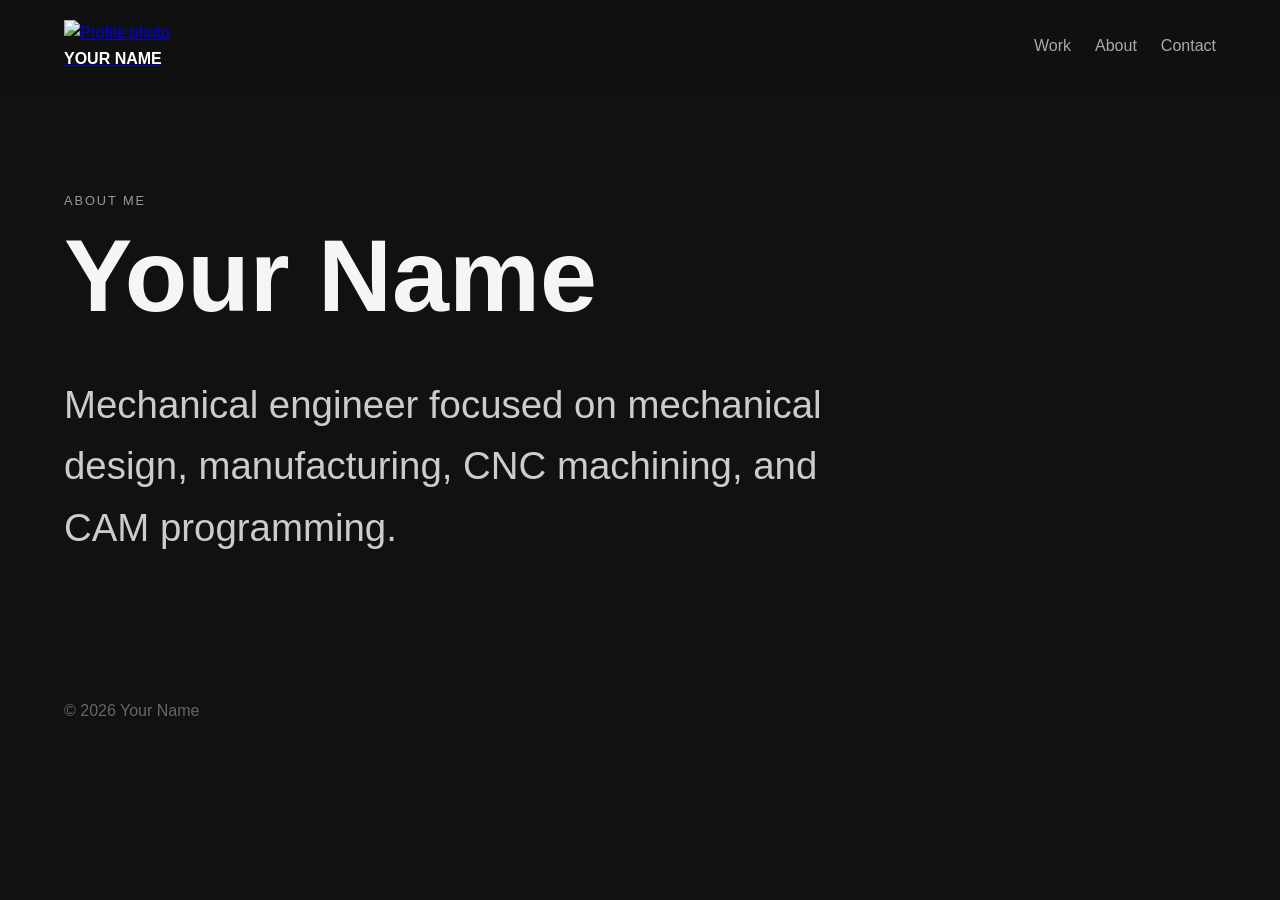
==== about.html @ 96832575 "Add about.html with personal information" ====
<!DOCTYPE html>
<html lang="en">

<head>
    <meta charset="UTF-8">

    <meta name="viewport" content="width=device-width, initial-scale=1.0">

    <title>Your Name | About</title>

    <link rel="stylesheet" href="style.css">
</head>

<body>

    <header class="site-header">

        <a href="index.html" class="profile-link">

            <div class="profile-icon">
                <img src="images/profile.jpg" alt="Profile photo">
            </div>

            <span class="logo">YOUR NAME</span>

        </a>

        <nav class="navigation">
            <a href="index.html#work">Work</a>
            <a href="about.html">About</a>
            <a href="index.html#contact">Contact</a>
        </nav>

    </header>


    <main>

        <section class="about-section">

            <div class="section-heading">
                <p class="eyebrow">ABOUT ME</p>
                <h1>Your Name</h1>
            </div>

            <p class="about-text">
                Mechanical engineer focused on mechanical design,
                manufacturing, CNC machining, and CAM programming.
            </p>

        </section>

    </main>


    <footer>
        <p>© 2026 Your Name</p>
    </footer>

</body>

</html>
---- style.css ----
/* ------------------------------
   BASIC RESET
--------------------------------*/

* {
    box-sizing: border-box;
    margin: 0;
    padding: 0;
}

html {
    scroll-behavior: smooth;
}

body {
    font-family: Arial, sans-serif;
    background: #111;
    color: #f5f5f5;
    line-height: 1.6;
}


/* ------------------------------
   HEADER
--------------------------------*/

.site-header {
    display: flex;
    justify-content: space-between;
    align-items: center;

    padding: 20px 5%;

    position: sticky;
    top: 0;

    background: rgba(17, 17, 17, 0.9);
    backdrop-filter: blur(10px);

    z-index: 100;
}

.logo {
    color: white;
    text-decoration: none;
    font-weight: bold;
}

.navigation {
    display: flex;
    gap: 24px;
}

.navigation a {
    color: #aaa;
    text-decoration: none;
}

.navigation a:hover {
    color: white;
}


/* ------------------------------
   HERO
--------------------------------*/

.hero {
    min-height: 85vh;

    display: flex;
    align-items: center;

    padding: 80px 5%;
}

.hero-content {
    max-width: 800px;
}

.eyebrow {
    font-size: 0.8rem;
    letter-spacing: 0.15em;
    color: #999;
    margin-bottom: 15px;
}

h1 {
    font-size: clamp(3rem, 8vw, 7rem);
    line-height: 0.95;
    margin-bottom: 30px;
}

.hero-description {
    max-width: 600px;
    color: #aaa;
    font-size: 1.1rem;
    margin-bottom: 35px;
}


/* ------------------------------
   BUTTON
--------------------------------*/

.button {
    display: inline-block;

    padding: 12px 22px;

    background: white;
    color: #111;

    text-decoration: none;

    font-weight: bold;

    border-radius: 4px;
}

.button:hover {
    opacity: 0.8;
}


/* ------------------------------
   SECTIONS
--------------------------------*/

.work-section,
.about-section,
.contact-section {
    padding: 100px 5%;
}

.section-heading {
    margin-bottom: 50px;
}

h2 {
    font-size: clamp(2rem, 5vw, 4rem);
    line-height: 1;
}


/* ------------------------------
   PROJECT GRID
--------------------------------*/

.project-grid {
    display: grid;

    grid-template-columns: repeat(3, 1fr);

    gap: 25px;
}

.project-card {
    color: white;
    text-decoration: none;
}

.project-image {
    aspect-ratio: 4 / 3;

    overflow: hidden;

    background: #222;
}

.project-image img {
    width: 100%;
    height: 100%;

    object-fit: cover;

    transition: transform 0.4s ease;
}

.project-card:hover img {
    transform: scale(1.04);
}

.project-info {
    padding-top: 15px;
}

.project-info h3 {
    font-size: 1.2rem;
}

.project-info p {
    color: #888;
}


/* ------------------------------
   ABOUT
--------------------------------*/

.about-text {
    max-width: 800px;

    font-size: clamp(1.4rem, 3vw, 2.5rem);

    color: #ccc;
}


/* ------------------------------
   CONTACT
--------------------------------*/

.contact-section h2 {
    margin-bottom: 30px;
}


/* ------------------------------
   FOOTER
--------------------------------*/

footer {
    padding: 40px 5%;
    color: #666;
}


/* ------------------------------
   MOBILE
--------------------------------*/

@media (max-width: 700px) {

    .site-header {
        padding: 18px 5%;
    }

    .navigation {
        gap: 12px;
    }

    .navigation a {
        font-size: 0.85rem;
    }

    .hero {
        min-height: 75vh;
        padding: 60px 5%;
    }

    .project-grid {
        grid-template-columns: 1fr;
    }

    .work-section,
    .about-section,
    .contact-section {
        padding: 70px 5%;
    }

/* ------------------------------
   PROFILE LINK
--------------------------------*/

.profile-link {
    display: flex;
    align-items: center;
    gap: 12px;

    color: white;
    text-decoration: none;
}

.profile-icon {
    width: 42px;
    height: 42px;

    border-radius: 50%;
    overflow: hidden;

    background: #333;

    flex-shrink: 0;
}

.profile-icon img {
    width: 100%;
    height: 100%;

    object-fit: cover;
}

.profile-link:hover .profile-icon {
    opacity: 0.8;
}
   
}
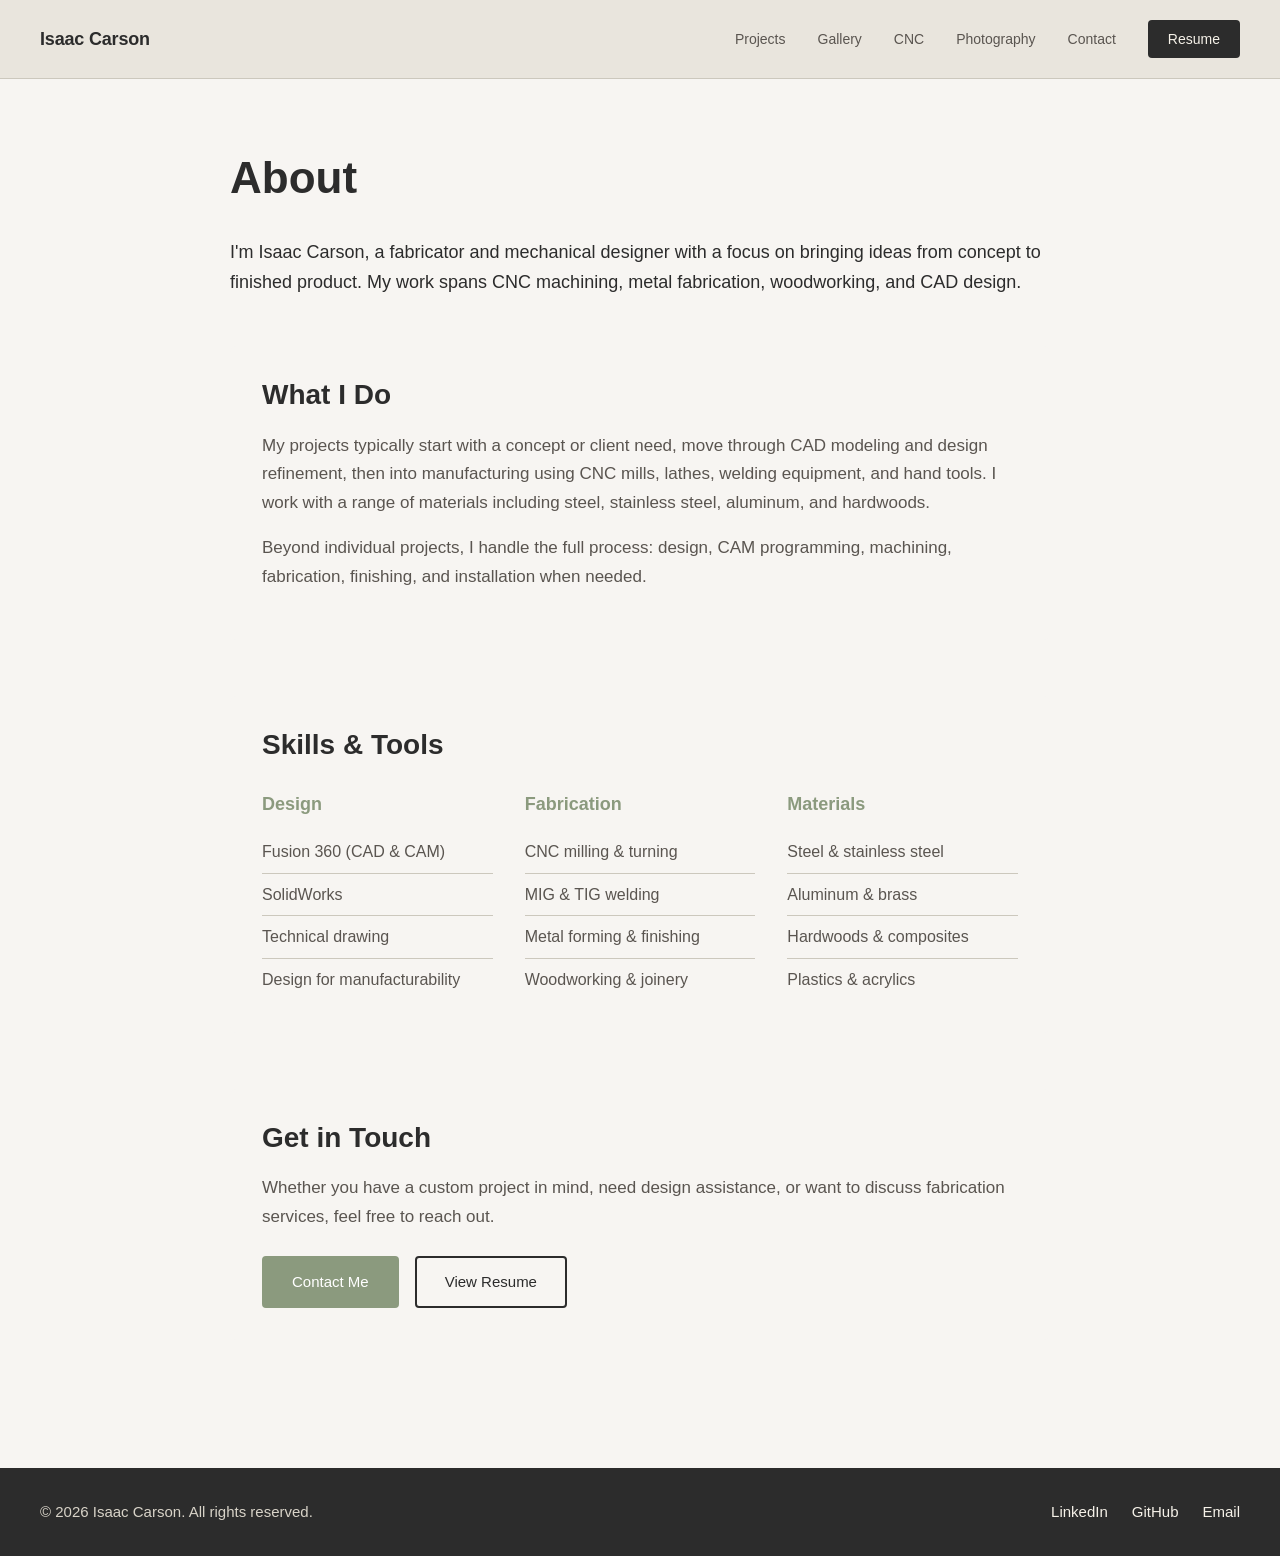
==== commit 17cef182: "Redesign portfolio with visual-first mobile approach - Implement visual-first project pages with lar" ====
--- a/about.html
+++ b/about.html
@@ -1,62 +1,116 @@
 <!DOCTYPE html>
 <html lang="en">
-
 <head>
     <meta charset="UTF-8">
-
     <meta name="viewport" content="width=device-width, initial-scale=1.0">
-
-    <title>Your Name | About</title>
-
+    <meta name="description" content="About Isaac Carson - Fabrication, mechanical design, and engineering portfolio">
+    <title>About | Isaac Carson</title>
     <link rel="stylesheet" href="style.css">
 </head>
-
 <body>
 
-    <header class="site-header">
-
-        <a href="index.html" class="profile-link">
-
-            <div class="profile-icon">
-                <img src="images/profile.jpg" alt="Profile photo">
+    <!-- Navigation -->
+    <header class="header">
+        <nav class="nav-container">
+            <a href="/" class="logo">Isaac Carson</a>
+            <div class="nav-links">
+                <a href="index.html#projects" class="nav-link">Projects</a>
+                <a href="index.html#gallery" class="nav-link">Gallery</a>
+                <a href="index.html#cnc" class="nav-link">CNC</a>
+                <a href="photography.html" class="nav-link">Photography</a>
+                <a href="index.html#contact" class="nav-link">Contact</a>
+                <a href="resume.pdf" class="nav-link nav-resume" target="_blank">Resume</a>
             </div>
-
-            <span class="logo">YOUR NAME</span>
-
-        </a>
-
-        <nav class="navigation">
-            <a href="index.html#work">Work</a>
-            <a href="about.html">About</a>
-            <a href="index.html#contact">Contact</a>
         </nav>
-
     </header>
 
+    <!-- About Content -->
+    <section class="about-page">
+        <div class="section-container-narrow">
+            <h1 class="section-title">About</h1>
+            
+            <div class="about-content">
+                <div class="about-intro">
+                    <p>
+                        I'm Isaac Carson, a fabricator and mechanical designer with a focus on 
+                        bringing ideas from concept to finished product. My work spans CNC machining, 
+                        metal fabrication, woodworking, and CAD design.
+                    </p>
+                </div>
 
-    <main>
+                <div class="about-section-block">
+                    <h2>What I Do</h2>
+                    <p>
+                        My projects typically start with a concept or client need, move through 
+                        CAD modeling and design refinement, then into manufacturing using CNC mills, 
+                        lathes, welding equipment, and hand tools. I work with a range of materials 
+                        including steel, stainless steel, aluminum, and hardwoods.
+                    </p>
+                    <p>
+                        Beyond individual projects, I handle the full process: design, CAM programming, 
+                        machining, fabrication, finishing, and installation when needed.
+                    </p>
+                </div>
 
-        <section class="about-section">
+                <div class="about-section-block">
+                    <h2>Skills & Tools</h2>
+                    <div class="skills-list">
+                        <div class="skill-category">
+                            <h3>Design</h3>
+                            <ul>
+                                <li>Fusion 360 (CAD & CAM)</li>
+                                <li>SolidWorks</li>
+                                <li>Technical drawing</li>
+                                <li>Design for manufacturability</li>
+                            </ul>
+                        </div>
+                        <div class="skill-category">
+                            <h3>Fabrication</h3>
+                            <ul>
+                                <li>CNC milling & turning</li>
+                                <li>MIG & TIG welding</li>
+                                <li>Metal forming & finishing</li>
+                                <li>Woodworking & joinery</li>
+                            </ul>
+                        </div>
+                        <div class="skill-category">
+                            <h3>Materials</h3>
+                            <ul>
+                                <li>Steel & stainless steel</li>
+                                <li>Aluminum & brass</li>
+                                <li>Hardwoods & composites</li>
+                                <li>Plastics & acrylics</li>
+                            </ul>
+                        </div>
+                    </div>
+                </div>
 
-            <div class="section-heading">
-                <p class="eyebrow">ABOUT ME</p>
-                <h1>Your Name</h1>
+                <div class="about-section-block">
+                    <h2>Get in Touch</h2>
+                    <p>
+                        Whether you have a custom project in mind, need design assistance, or want 
+                        to discuss fabrication services, feel free to reach out.
+                    </p>
+                    <div class="about-cta">
+                        <a href="index.html#contact" class="btn btn-primary">Contact Me</a>
+                        <a href="resume.pdf" class="btn btn-secondary" target="_blank">View Resume</a>
+                    </div>
+                </div>
             </div>
+        </div>
+    </section>
 
-            <p class="about-text">
-                Mechanical engineer focused on mechanical design,
-                manufacturing, CNC machining, and CAM programming.
-            </p>
-
-        </section>
-
-    </main>
-
-
-    <footer>
-        <p>© 2026 Your Name</p>
+    <!-- Footer -->
+    <footer class="footer">
+        <div class="footer-container">
+            <p>&copy; 2026 Isaac Carson. All rights reserved.</p>
+            <div class="footer-links">
+                <a href="https://linkedin.com/in/yourprofile" target="_blank">LinkedIn</a>
+                <a href="https://github.com/yourprofile" target="_blank">GitHub</a>
+                <a href="mailto:isaac@example.com">Email</a>
+            </div>
+        </div>
     </footer>
 
 </body>
-
 </html>
--- a/style.css
+++ b/style.css
@@ -1,11 +1,23 @@
-/* ------------------------------
-   BASIC RESET
---------------------------------*/
-
+/* ===============================================
+   COLOR PALETTE - UPDATED (Softer on Eyes)
+   ===============================================
+   
+   Primary Background: #E8E4DC (Softer Warm Cream)
+   Secondary Background: #F7F5F2 (Off-White)
+   Accent Sage: #8B9A7E (Muted Sage Green)
+   Dark Primary: #2C2C2C (Charcoal)
+   Dark Secondary: #5A5550 (Warm Brown-Gray)
+   Accent Brown: #8C7A6B (Earth Brown)
+   Light Sage: #B8C4AE (Soft Sage)
+   Border: #CCC8BD (Darker Subtle Border)
+   
+================================================= */
+
+/* Reset & Base */
 * {
-    box-sizing: border-box;
     margin: 0;
     padding: 0;
+    box-sizing: border-box;
 }
 
 html {
@@ -13,286 +25,1180 @@
 }
 
 body {
-    font-family: Arial, sans-serif;
-    background: #111;
-    color: #f5f5f5;
+    font-family: -apple-system, BlinkMacSystemFont, 'Segoe UI', 'Helvetica Neue', Arial, sans-serif;
+    font-size: 16px;
     line-height: 1.6;
-}
-
-
-/* ------------------------------
-   HEADER
---------------------------------*/
-
-.site-header {
+    color: #2C2C2C;
+    background-color: #E8E4DC;
+    -webkit-font-smoothing: antialiased;
+    -moz-osx-font-smoothing: grayscale;
+}
+
+/* Typography */
+h1, h2, h3, h4, h5, h6 {
+    font-weight: 600;
+    line-height: 1.2;
+    color: #2C2C2C;
+}
+
+a {
+    text-decoration: none;
+    color: inherit;
+    transition: all 0.25s ease;
+}
+
+img {
+    max-width: 100%;
+    height: auto;
+    display: block;
+}
+
+
+/* ===============================================
+   HEADER & NAVIGATION
+================================================= */
+
+.header {
+    position: fixed;
+    top: 0;
+    left: 0;
+    right: 0;
+    background: rgba(232, 228, 220, 0.95);
+    backdrop-filter: blur(10px);
+    border-bottom: 1px solid #CCC8BD;
+    z-index: 1000;
+}
+
+.nav-container {
+    max-width: 1400px;
+    margin: 0 auto;
+    padding: 1.25rem 2.5rem;
     display: flex;
     justify-content: space-between;
     align-items: center;
-
-    padding: 20px 5%;
-
-    position: sticky;
-    top: 0;
-
-    background: rgba(17, 17, 17, 0.9);
-    backdrop-filter: blur(10px);
-
-    z-index: 100;
 }
 
 .logo {
-    color: white;
-    text-decoration: none;
-    font-weight: bold;
-}
-
-.navigation {
+    font-size: 1.125rem;
+    font-weight: 600;
+    color: #2C2C2C;
+    letter-spacing: -0.01em;
+}
+
+.logo:hover {
+    color: #8B9A7E;
+}
+
+.nav-links {
     display: flex;
-    gap: 24px;
-}
-
-.navigation a {
-    color: #aaa;
-    text-decoration: none;
-}
-
-.navigation a:hover {
-    color: white;
-}
-
-
-/* ------------------------------
-   HERO
---------------------------------*/
+    gap: 2rem;
+    align-items: center;
+}
+
+.nav-link {
+    font-size: 0.9375rem;
+    color: #5A5550;
+    font-weight: 500;
+    position: relative;
+}
+
+.nav-link:hover {
+    color: #2C2C2C;
+}
+
+.nav-link::after {
+    content: '';
+    position: absolute;
+    bottom: -4px;
+    left: 0;
+    width: 0;
+    height: 2px;
+    background: #8B9A7E;
+    transition: width 0.25s ease;
+}
+
+.nav-link:hover::after {
+    width: 100%;
+}
+
+.nav-resume {
+    padding: 0.5rem 1.25rem;
+    background: #2C2C2C;
+    color: #F5F1E8;
+    border-radius: 4px;
+}
+
+.nav-resume:hover {
+    background: #8B9A7E;
+    color: #FFFFFF;
+}
+
+.nav-resume::after {
+    display: none;
+}
+
+
+/* ===============================================
+   HERO SECTION
+================================================= */
 
 .hero {
-    min-height: 85vh;
-
+    padding-top: 5rem;
+    background: #F7F5F2;
+}
+
+.hero-container {
+    max-width: 1400px;
+    margin: 0 auto;
+    padding: 5rem 2.5rem;
+    display: grid;
+    grid-template-columns: 1.1fr 0.9fr;
+    gap: 4rem;
+    align-items: center;
+    min-height: calc(100vh - 5rem);
+}
+
+.hero-content {
+    max-width: 600px;
+}
+
+.hero-title {
+    font-size: clamp(2.5rem, 5vw, 3.75rem);
+    font-weight: 600;
+    margin-bottom: 1.25rem;
+    color: #2C2C2C;
+    letter-spacing: -0.02em;
+}
+
+.hero-subtitle {
+    font-size: 1.125rem;
+    line-height: 1.7;
+    color: #5A5550;
+    margin-bottom: 2rem;
+}
+
+.hero-actions {
+    display: flex;
+    gap: 1rem;
+    flex-wrap: wrap;
+}
+
+.hero-media {
     display: flex;
     align-items: center;
-
-    padding: 80px 5%;
-}
-
-.hero-content {
-    max-width: 800px;
-}
-
-.eyebrow {
-    font-size: 0.8rem;
-    letter-spacing: 0.15em;
-    color: #999;
-    margin-bottom: 15px;
-}
-
-h1 {
-    font-size: clamp(3rem, 8vw, 7rem);
-    line-height: 0.95;
-    margin-bottom: 30px;
-}
-
-.hero-description {
-    max-width: 600px;
-    color: #aaa;
-    font-size: 1.1rem;
-    margin-bottom: 35px;
-}
-
-
-/* ------------------------------
-   BUTTON
---------------------------------*/
-
-.button {
+    justify-content: center;
+}
+
+.cad-render-container {
+    width: 100%;
+    aspect-ratio: 1 / 1;
+    background: #E8E4DC;
+    border: 2px solid #CCC8BD;
+    border-radius: 6px;
+    display: flex;
+    align-items: center;
+    justify-content: center;
+    position: relative;
+    overflow: hidden;
+}
+
+.render-placeholder {
+    text-align: center;
+    color: #8C7A6B;
+}
+
+.render-placeholder p {
+    font-size: 1.125rem;
+    font-weight: 600;
+    margin-bottom: 0.5rem;
+}
+
+.render-placeholder span {
+    font-size: 0.875rem;
+    color: #5A5550;
+}
+
+
+/* ===============================================
+   BUTTONS
+================================================= */
+
+.btn {
     display: inline-block;
-
-    padding: 12px 22px;
-
-    background: white;
-    color: #111;
-
-    text-decoration: none;
-
-    font-weight: bold;
-
+    padding: 0.75rem 1.75rem;
+    font-size: 0.9375rem;
+    font-weight: 500;
     border-radius: 4px;
-}
-
-.button:hover {
-    opacity: 0.8;
-}
-
-
-/* ------------------------------
+    cursor: pointer;
+    border: 2px solid transparent;
+    transition: all 0.25s ease;
+}
+
+.btn-primary {
+    background: #8B9A7E;
+    color: #FFFFFF;
+    border-color: #8B9A7E;
+}
+
+.btn-primary:hover {
+    background: #7A8A6D;
+    border-color: #7A8A6D;
+}
+
+.btn-secondary {
+    background: transparent;
+    color: #2C2C2C;
+    border-color: #2C2C2C;
+}
+
+.btn-secondary:hover {
+    background: #2C2C2C;
+    color: #F5F1E8;
+}
+
+
+/* ===============================================
    SECTIONS
---------------------------------*/
-
-.work-section,
-.about-section,
-.contact-section {
-    padding: 100px 5%;
-}
-
-.section-heading {
-    margin-bottom: 50px;
-}
-
-h2 {
-    font-size: clamp(2rem, 5vw, 4rem);
-    line-height: 1;
-}
-
-
-/* ------------------------------
-   PROJECT GRID
---------------------------------*/
-
-.project-grid {
+================================================= */
+
+.section-container {
+    max-width: 1400px;
+    margin: 0 auto;
+    padding: 4.5rem 2.5rem;
+}
+
+.section-container-narrow {
+    max-width: 900px;
+    margin: 0 auto;
+    padding: 4.5rem 2.5rem;
+}
+
+.section-title {
+    font-size: clamp(2rem, 4vw, 2.75rem);
+    margin-bottom: 1rem;
+    color: #2C2C2C;
+    font-weight: 600;
+}
+
+.section-intro {
+    font-size: 1.0625rem;
+    color: #5A5550;
+    margin-bottom: 3rem;
+    max-width: 700px;
+}
+
+
+/* ===============================================
+   FEATURED PROJECTS
+================================================= */
+
+.featured-projects {
+    background: #E8E4DC;
+}
+
+.projects-grid {
     display: grid;
-
-    grid-template-columns: repeat(3, 1fr);
-
-    gap: 25px;
+    grid-template-columns: repeat(auto-fit, minmax(340px, 1fr));
+    gap: 2rem;
 }
 
 .project-card {
-    color: white;
-    text-decoration: none;
+    background: #F7F5F2;
+    border-radius: 6px;
+    overflow: hidden;
+    transition: transform 0.3s ease, box-shadow 0.3s ease;
+    display: flex;
+    flex-direction: column;
+}
+
+.project-card:hover {
+    transform: translateY(-4px);
+    box-shadow: 0 8px 24px rgba(44, 44, 44, 0.12);
 }
 
 .project-image {
+    width: 100%;
     aspect-ratio: 4 / 3;
-
     overflow: hidden;
-
-    background: #222;
+    background: #E8E4DC;
 }
 
 .project-image img {
     width: 100%;
     height: 100%;
-
     object-fit: cover;
-
     transition: transform 0.4s ease;
 }
 
-.project-card:hover img {
-    transform: scale(1.04);
-}
-
-.project-info {
-    padding-top: 15px;
-}
-
-.project-info h3 {
-    font-size: 1.2rem;
-}
-
-.project-info p {
-    color: #888;
-}
-
-
-/* ------------------------------
-   ABOUT
---------------------------------*/
-
-.about-text {
-    max-width: 800px;
-
-    font-size: clamp(1.4rem, 3vw, 2.5rem);
-
-    color: #ccc;
-}
-
-
-/* ------------------------------
-   CONTACT
---------------------------------*/
-
-.contact-section h2 {
-    margin-bottom: 30px;
-}
-
-
-/* ------------------------------
-   FOOTER
---------------------------------*/
-
-footer {
-    padding: 40px 5%;
-    color: #666;
-}
-
-
-/* ------------------------------
-   MOBILE
---------------------------------*/
-
-@media (max-width: 700px) {
-
-    .site-header {
-        padding: 18px 5%;
-    }
-
-    .navigation {
-        gap: 12px;
-    }
-
-    .navigation a {
-        font-size: 0.85rem;
-    }
-
-    .hero {
-        min-height: 75vh;
-        padding: 60px 5%;
-    }
-
-    .project-grid {
-        grid-template-columns: 1fr;
-    }
-
-    .work-section,
-    .about-section,
-    .contact-section {
-        padding: 70px 5%;
-    }
-
-/* ------------------------------
-   PROFILE LINK
---------------------------------*/
-
-.profile-link {
+.project-card:hover .project-image img {
+    transform: scale(1.05);
+}
+
+.project-details {
+    padding: 1.75rem;
+    display: flex;
+    flex-direction: column;
+    flex: 1;
+}
+
+.project-title {
+    font-size: 1.375rem;
+    font-weight: 600;
+    margin-bottom: 0.5rem;
+    color: #2C2C2C;
+}
+
+.project-description {
+    font-size: 1rem;
+    color: #5A5550;
+    margin-bottom: 1rem;
+    line-height: 1.5;
+}
+
+.project-tags {
+    font-size: 0.8125rem;
+    color: #8C7A6B;
+    font-weight: 500;
+    text-transform: uppercase;
+    letter-spacing: 0.05em;
+    margin-bottom: 1.5rem;
+    display: block;
+}
+
+.project-btn {
+    display: inline-block;
+    padding: 0.625rem 1.5rem;
+    background: transparent;
+    color: #8B9A7E;
+    border: 2px solid #8B9A7E;
+    border-radius: 4px;
+    font-size: 0.9375rem;
+    font-weight: 500;
+    text-decoration: none;
+    transition: all 0.25s ease;
+    text-align: center;
+    align-self: flex-start;
+    margin-top: auto;
+}
+
+.project-btn:hover {
+    background: #8B9A7E;
+    color: #FFFFFF;
+}
+
+
+/* ===============================================
+   GALLERY SECTION
+================================================= */
+
+.gallery-section {
+    background: #F7F5F2;
+}
+
+.gallery-grid {
+    display: grid;
+    grid-template-columns: repeat(auto-fit, minmax(280px, 1fr));
+    gap: 1.5rem;
+}
+
+.gallery-item {
+    position: relative;
+    aspect-ratio: 1 / 1;
+    overflow: hidden;
+    border-radius: 4px;
+    cursor: pointer;
+    background: #E8E4DC;
+}
+
+.gallery-item img {
+    width: 100%;
+    height: 100%;
+    object-fit: cover;
+    transition: transform 0.4s ease;
+}
+
+.gallery-overlay {
+    position: absolute;
+    bottom: 0;
+    left: 0;
+    right: 0;
+    background: linear-gradient(to top, rgba(44, 44, 44, 0.85), transparent);
+    padding: 1.5rem 1rem 1rem;
+    transform: translateY(100%);
+    transition: transform 0.3s ease;
+}
+
+.gallery-overlay span {
+    color: #F7F5F2;
+    font-size: 0.9375rem;
+    font-weight: 500;
+}
+
+.gallery-item:hover img {
+    transform: scale(1.1);
+}
+
+.gallery-item:hover .gallery-overlay {
+    transform: translateY(0);
+}
+
+
+/* ===============================================
+   CNC CAPABILITIES SECTION
+================================================= */
+
+.cnc-section {
+    background: #E8E4DC;
+}
+
+.cnc-content {
+    max-width: 900px;
+    margin: 0 auto;
+    text-align: center;
+}
+
+.cnc-intro {
+    font-size: 1.125rem;
+    line-height: 1.7;
+    color: #5A5550;
+    margin-bottom: 3rem;
+}
+
+.capabilities-grid {
+    display: grid;
+    grid-template-columns: repeat(auto-fit, minmax(200px, 1fr));
+    gap: 2rem;
+    margin-bottom: 2.5rem;
+}
+
+.capability-item {
+    text-align: center;
+}
+
+.capability-icon {
+    width: 60px;
+    height: 60px;
+    margin: 0 auto 1rem;
+    background: #8B9A7E;
+    border-radius: 50%;
     display: flex;
     align-items: center;
-    gap: 12px;
-
-    color: white;
+    justify-content: center;
+    font-size: 1.5rem;
+    color: #F7F5F2;
+}
+
+.capability-item h3 {
+    font-size: 1.125rem;
+    font-weight: 600;
+    color: #2C2C2C;
+    margin-bottom: 0.5rem;
+}
+
+.capability-item p {
+    font-size: 0.9375rem;
+    color: #5A5550;
+    line-height: 1.5;
+}
+
+
+/* ===============================================
+   PHOTOGRAPHY EASTER EGG
+================================================= */
+
+.photography-easter-egg {
+    background: #F7F5F2;
+    padding: 3rem 2.5rem;
+    text-align: center;
+}
+
+.easter-egg-container {
+    max-width: 600px;
+    margin: 0 auto;
+}
+
+.easter-egg-hint {
+    font-size: 0.9375rem;
+    color: #8C7A6B;
+    margin-bottom: 1rem;
+    font-style: italic;
+}
+
+.easter-egg-link {
+    display: inline-block;
+    padding: 0.625rem 1.5rem;
+    background: transparent;
+    color: #8C7A6B;
+    border: 1px solid #CCC8BD;
+    border-radius: 4px;
+    font-size: 0.9375rem;
+    font-weight: 500;
     text-decoration: none;
-}
-
-.profile-icon {
-    width: 42px;
-    height: 42px;
-
-    border-radius: 50%;
+    transition: all 0.25s ease;
+}
+
+.easter-egg-link:hover {
+    background: #8C7A6B;
+    color: #F7F5F2;
+    border-color: #8C7A6B;
+}
+
+
+/* ===============================================
+   CONTACT SECTION - SUBTLE REDESIGN
+================================================= */
+
+.contact-section {
+    background: #E8E4DC;
+    padding: 4rem 2.5rem;
+}
+
+.contact-subtle {
+    max-width: 700px;
+    margin: 0 auto;
+    text-align: center;
+}
+
+.contact-subtle h2 {
+    font-size: clamp(1.75rem, 4vw, 2.25rem);
+    margin-bottom: 1rem;
+}
+
+.contact-subtle p {
+    font-size: 1.0625rem;
+    color: #5A5550;
+    margin-bottom: 2rem;
+}
+
+.contact-methods {
+    display: flex;
+    justify-content: center;
+    gap: 1.5rem;
+    flex-wrap: wrap;
+}
+
+.contact-method {
+    display: inline-flex;
+    align-items: center;
+    gap: 0.5rem;
+    padding: 0.75rem 1.5rem;
+    background: #F7F5F2;
+    border: 1px solid #CCC8BD;
+    border-radius: 4px;
+    color: #5A5550;
+    text-decoration: none;
+    font-size: 0.9375rem;
+    font-weight: 500;
+    transition: all 0.25s ease;
+}
+
+.contact-method:hover {
+    background: #8B9A7E;
+    color: #F7F5F2;
+    border-color: #8B9A7E;
+}
+
+
+/* ===============================================
+   PHOTOGRAPHY SECTION (Old - Remove)
+================================================= */
+
+.photography-section {
+    display: none; /* Replaced with easter egg */
+}
+
+.photography-grid {
+    display: grid;
+    grid-template-columns: repeat(auto-fit, minmax(300px, 1fr));
+    gap: 1.25rem;
+}
+
+.photo-item {
+    aspect-ratio: 3 / 2;
     overflow: hidden;
-
-    background: #333;
-
-    flex-shrink: 0;
-}
-
-.profile-icon img {
+    border-radius: 4px;
+    background: #E8E4DC;
+}
+
+.photo-item img {
     width: 100%;
     height: 100%;
-
     object-fit: cover;
-}
-
-.profile-link:hover .profile-icon {
-    opacity: 0.8;
-}
-   
-}
+    transition: opacity 0.3s ease;
+}
+
+.photo-item:hover img {
+    opacity: 0.9;
+}
+
+
+/* ===============================================
+   CONTACT SECTION (Old - Replaced)
+================================================= */
+
+.contact-section.old-style {
+    background: #FFFFFF;
+    display: none;
+}
+
+.contact-form {
+    margin-top: 2.5rem;
+}
+
+.form-group {
+    margin-bottom: 1.75rem;
+}
+
+.form-group label {
+    display: block;
+    font-size: 0.9375rem;
+    font-weight: 500;
+    color: #2C2C2C;
+    margin-bottom: 0.5rem;
+}
+
+.form-group input,
+.form-group textarea {
+    width: 100%;
+    padding: 0.875rem 1rem;
+    font-size: 1rem;
+    font-family: inherit;
+    color: #2C2C2C;
+    background: #E8E4DC;
+    border: 2px solid #CCC8BD;
+    border-radius: 4px;
+    transition: border-color 0.25s ease;
+}
+
+.form-group input:focus,
+.form-group textarea:focus {
+    outline: none;
+    border-color: #8B9A7E;
+}
+
+.form-group textarea {
+    resize: vertical;
+    min-height: 140px;
+}
+
+.contact-alternative {
+    margin-top: 2.5rem;
+    text-align: center;
+    padding-top: 2rem;
+    border-top: 1px solid #CCC8BD;
+}
+
+.contact-alternative p {
+    color: #5A5550;
+}
+
+.contact-alternative a {
+    color: #8B9A7E;
+    font-weight: 500;
+}
+
+.contact-alternative a:hover {
+    color: #7A8A6D;
+    text-decoration: underline;
+}
+
+
+/* ===============================================
+   FOOTER
+================================================= */
+
+.footer {
+    background: #2C2C2C;
+    color: #F5F1E8;
+}
+
+.footer-container {
+    max-width: 1400px;
+    margin: 0 auto;
+    padding: 2rem 2.5rem;
+    display: flex;
+    justify-content: space-between;
+    align-items: center;
+    flex-wrap: wrap;
+    gap: 1.5rem;
+}
+
+.footer p {
+    font-size: 0.9375rem;
+    color: #D8D3C8;
+}
+
+.footer-links {
+    display: flex;
+    gap: 1.5rem;
+}
+
+.footer-links a {
+    font-size: 0.9375rem;
+    color: #F5F1E8;
+    font-weight: 500;
+}
+
+.footer-links a:hover {
+    color: #8B9A7E;
+}
+
+
+.nav-link.active {
+    color: #2C2C2C;
+}
+
+.nav-link.active::after {
+    width: 100%;
+}
+
+
+/* ===============================================
+   ANIMATIONS
+================================================= */
+
+.fade-in {
+    opacity: 0;
+    transform: translateY(20px);
+    transition: opacity 0.6s ease, transform 0.6s ease;
+}
+
+.fade-in-visible {
+    opacity: 1;
+    transform: translateY(0);
+}
+
+body.loaded {
+    /* Prevent any flash of unstyled content */
+}
+
+body.page-loaded {
+    /* Additional class for when page fully loads */
+}
+
+
+/* ===============================================
+   PHOTOGRAPHY PAGE
+================================================= */
+
+.photography-hero {
+    padding-top: 5rem;
+    background: #F7F5F2;
+}
+
+.photography-full-gallery {
+    background: #E8E4DC;
+    padding: 4rem 2.5rem;
+}
+
+.photo-gallery-grid {
+    display: grid;
+    grid-template-columns: repeat(auto-fit, minmax(300px, 1fr));
+    gap: 1.5rem;
+}
+
+.photo-gallery-item {
+    aspect-ratio: 3 / 2;
+    overflow: hidden;
+    border-radius: 4px;
+    background: #F7F5F2;
+}
+
+.photo-gallery-item img {
+    width: 100%;
+    height: 100%;
+    object-fit: cover;
+    transition: transform 0.4s ease;
+}
+
+.photo-gallery-item:hover img {
+    transform: scale(1.05);
+}
+
+.photography-return {
+    background: #F7F5F2;
+    padding: 3.5rem 2.5rem;
+    text-align: center;
+}
+
+.photography-return p {
+    font-size: 1.125rem;
+    color: #5A5550;
+    margin-bottom: 1.5rem;
+}
+
+/* Back link for all pages */
+.back-link {
+    display: inline-flex;
+    align-items: center;
+    gap: 0.5rem;
+    font-size: 0.9375rem;
+    color: #8B9A7E;
+    text-decoration: none;
+    font-weight: 500;
+    margin-bottom: 2rem;
+    transition: color 0.25s ease;
+}
+
+.back-link:hover {
+    color: #7A8A6D;
+}
+
+
+/* ===============================================
+   ABOUT PAGE
+================================================= */
+
+.about-page {
+    padding-top: 5rem;
+    background: #F7F5F2;
+    min-height: calc(100vh - 5rem);
+}
+
+.about-content {
+    margin-top: 2rem;
+}
+
+.about-intro {
+    font-size: 1.25rem;
+    line-height: 1.7;
+    color: #2C2C2C;
+    margin-bottom: 3rem;
+    font-weight: 500;
+}
+
+.about-section-block {
+    margin-bottom: 3.5rem;
+    padding: 2rem;
+    background: #F7F5F2;
+    border-radius: 6px;
+}
+
+.about-section-block h2 {
+    font-size: 1.75rem;
+    font-weight: 600;
+    margin-bottom: 1.25rem;
+    color: #2C2C2C;
+}
+
+.about-section-block p {
+    font-size: 1.0625rem;
+    line-height: 1.7;
+    color: #5A5550;
+    margin-bottom: 1rem;
+}
+
+.skills-list {
+    display: grid;
+    grid-template-columns: repeat(auto-fit, minmax(200px, 1fr));
+    gap: 2rem;
+    margin-top: 2rem;
+}
+
+.skill-category h3 {
+    font-size: 1.125rem;
+    font-weight: 600;
+    color: #8B9A7E;
+    margin-bottom: 1rem;
+}
+
+.skill-category ul {
+    list-style: none;
+}
+
+.skill-category li {
+    font-size: 1rem;
+    color: #5A5550;
+    padding: 0.5rem 0;
+    border-bottom: 1px solid #CCC8BD;
+}
+
+.skill-category li:last-child {
+    border-bottom: none;
+}
+
+.about-cta {
+    display: flex;
+    gap: 1rem;
+    margin-top: 1.5rem;
+}
+
+
+/* ===============================================
+   RESPONSIVE - MOBILE FIRST APPROACH
+================================================= */
+
+/* Small Mobile (max 480px) */
+@media (max-width: 480px) {
+    .logo {
+        font-size: 1rem;
+    }
+
+    .nav-links {
+        gap: 0.75rem;
+    }
+
+    .nav-link {
+        font-size: 0.8125rem;
+    }
+
+    .nav-resume {
+        padding: 0.4rem 1rem;
+        font-size: 0.8125rem;
+    }
+
+    .hero-title {
+        font-size: 2rem;
+        line-height: 1.15;
+    }
+
+    .hero-subtitle {
+        font-size: 1rem;
+    }
+
+    .section-title {
+        font-size: 1.75rem;
+    }
+
+    .section-intro {
+        font-size: 1rem;
+    }
+
+    .project-title {
+        font-size: 1.25rem;
+    }
+
+    .project-description {
+        font-size: 0.9375rem;
+    }
+
+    .project-btn {
+        width: 100%;
+        padding: 0.75rem 1.5rem;
+    }
+
+    .capabilities-grid {
+        grid-template-columns: 1fr;
+        gap: 2rem;
+    }
+
+    .contact-methods {
+        flex-direction: column;
+        width: 100%;
+    }
+
+    .contact-method {
+        width: 100%;
+        justify-content: center;
+    }
+}
+
+/* Tablet (768px - 1023px) */
+@media (min-width: 768px) and (max-width: 1023px) {
+    .hero-container {
+        gap: 3.5rem;
+    }
+
+    .projects-grid {
+        grid-template-columns: repeat(2, 1fr);
+    }
+
+    .gallery-grid {
+        grid-template-columns: repeat(3, 1fr);
+    }
+
+    .photography-grid {
+        grid-template-columns: repeat(2, 1fr);
+    }
+
+    .photo-gallery-grid {
+        grid-template-columns: repeat(2, 1fr);
+    }
+
+    .capabilities-grid {
+        grid-template-columns: repeat(2, 1fr);
+    }
+}
+
+/* Standard Tablet & Up (768px+) */
+@media (min-width: 768px) {
+    .nav-container {
+        padding: 1rem 1.5rem;
+    }
+
+    .nav-links {
+        gap: 1rem;
+    }
+
+    .nav-link {
+        font-size: 0.875rem;
+    }
+
+    .hero-container {
+        grid-template-columns: 1fr;
+        gap: 3rem;
+        padding: 3rem 1.5rem;
+        min-height: auto;
+    }
+
+    .hero-actions {
+        flex-direction: row;
+        width: auto;
+    }
+
+    .hero-actions .btn {
+        width: auto;
+        text-align: center;
+    }
+
+    .section-container,
+    .section-container-narrow {
+        padding: 3rem 1.5rem;
+    }
+
+    .projects-grid {
+        grid-template-columns: 1fr;
+        gap: 1.5rem;
+    }
+
+    .gallery-grid {
+        grid-template-columns: repeat(auto-fit, minmax(240px, 1fr));
+        gap: 1rem;
+    }
+
+    .photography-grid {
+        grid-template-columns: 1fr;
+        gap: 1rem;
+    }
+
+    .photo-gallery-grid {
+        grid-template-columns: 1fr;
+        gap: 1rem;
+    }
+
+    .capabilities-grid {
+        grid-template-columns: 1fr;
+    }
+
+    .contact-methods {
+        flex-direction: column;
+        gap: 1rem;
+    }
+
+    .footer-container {
+        flex-direction: column;
+        text-align: center;
+        padding: 2rem 1.5rem;
+    }
+
+    /* About page responsive */
+    .about-intro {
+        font-size: 1.125rem;
+    }
+
+    .skills-list {
+        grid-template-columns: 1fr;
+        gap: 2rem;
+    }
+
+    .about-cta {
+        flex-direction: row;
+    }
+
+    .about-cta .btn {
+        width: auto;
+        text-align: center;
+    }
+}
+
+/* Desktop (1024px+) */
+@media (min-width: 1024px) {
+    .nav-container {
+        padding: 1.25rem 2.5rem;
+    }
+
+    .nav-links {
+        gap: 2rem;
+    }
+
+    .hero-container {
+        grid-template-columns: 1.1fr 0.9fr;
+        gap: 4rem;
+        padding: 5rem 2.5rem;
+        min-height: calc(100vh - 5rem);
+    }
+
+    .section-container,
+    .section-container-narrow {
+        padding: 4.5rem 2.5rem;
+    }
+
+    .projects-grid {
+        grid-template-columns: repeat(3, 1fr);
+        gap: 2rem;
+    }
+
+    .gallery-grid {
+        grid-template-columns: repeat(auto-fit, minmax(280px, 1fr));
+        gap: 1.5rem;
+    }
+
+    .photography-grid {
+        grid-template-columns: repeat(4, 1fr);
+        gap: 1.25rem;
+    }
+
+    .photo-gallery-grid {
+        grid-template-columns: repeat(3, 1fr);
+        gap: 1.5rem;
+    }
+
+    .capabilities-grid {
+        grid-template-columns: repeat(4, 1fr);
+    }
+
+    .footer-container {
+        flex-direction: row;
+        text-align: left;
+        padding: 2rem 2.5rem;
+    }
+
+    .skills-list {
+        grid-template-columns: repeat(3, 1fr);
+    }
+
+    .about-cta {
+        flex-direction: row;
+    }
+}
+
+/* Large Desktop (1400px+) */
+@media (min-width: 1400px) {
+    .hero-container,
+    .section-container {
+        max-width: 1600px;
+    }
+
+    .section-container-narrow {
+        max-width: 1000px;
+    }
+}
+
+/* Touch Device Optimizations */
+@media (hover: none) and (pointer: coarse) {
+    .project-card {
+        transform: none;
+    }
+
+    .project-card:active {
+        transform: scale(0.98);
+    }
+
+    .btn {
+        min-height: 44px; /* iOS touch target minimum */
+    }
+
+    .nav-link {
+        padding: 0.5rem 0;
+    }
+}
